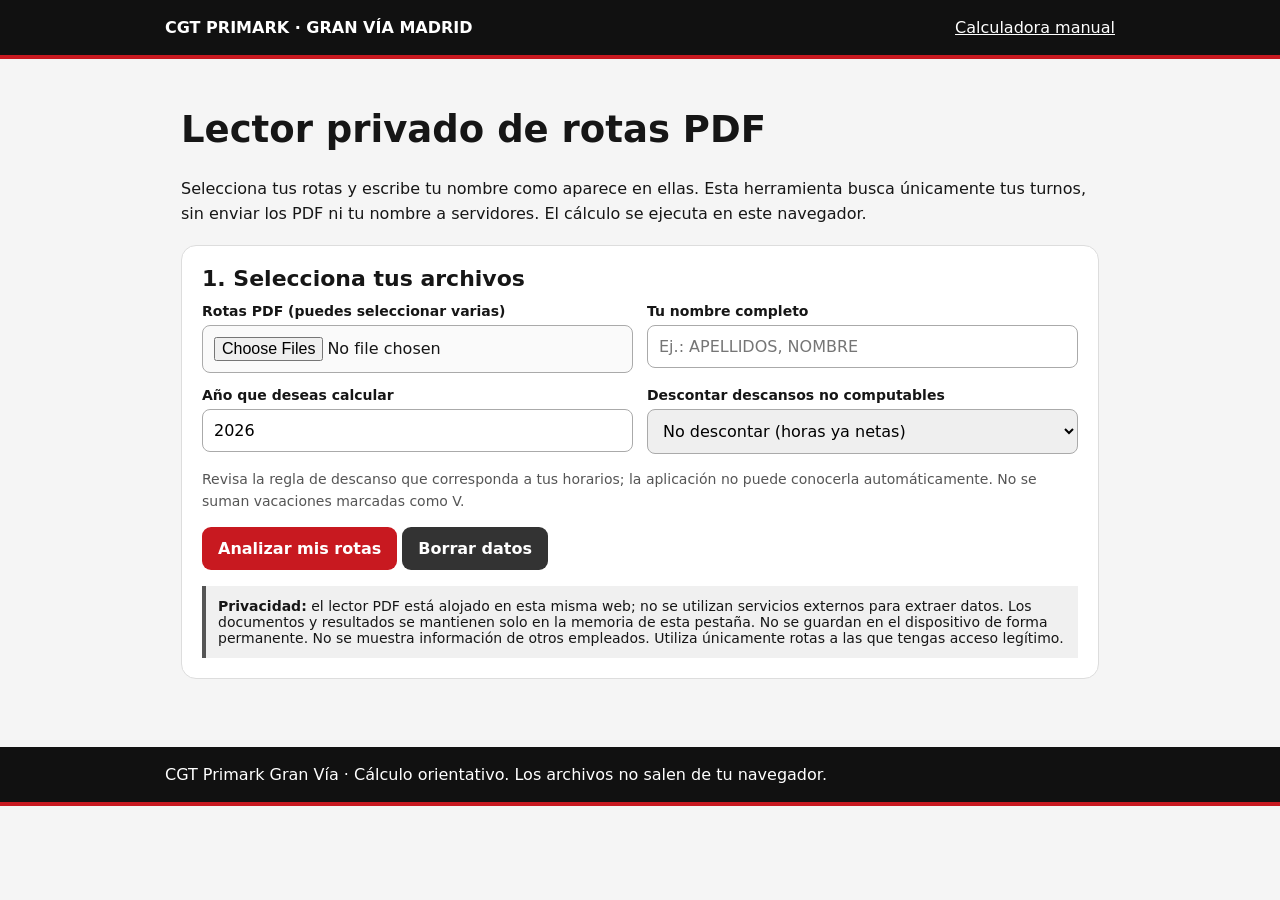
==== lector-rotas.html @ e479befa "Añadir lector privado de rotas PDF en navegador (sin envío de documentos)" ====
<!doctype html>
<html lang="es"><head><meta charset="utf-8"><meta name="viewport" content="width=device-width,initial-scale=1">
<title>Lector privado de rotas PDF | CGT Primark Gran Vía</title>
<style>
:root{font-family:system-ui,"Segoe UI",sans-serif;background:#f5f5f5;color:#161616}*{box-sizing:border-box}
body{margin:0}header,footer{background:#111;color:#fff;padding:18px max(16px,calc((100vw - 950px)/2));border-bottom:4px solid #c81920}
main{max-width:950px;margin:auto;padding:24px 16px 50px}h1{font-size:clamp(26px,5vw,37px)}h2{margin:0 0 12px;font-size:22px}p{line-height:1.6}
a{color:inherit}header a{color:white}.panel{background:white;border:1px solid #ddd;border-radius:15px;padding:20px;margin:18px 0}
.grid{display:grid;grid-template-columns:1fr 1fr;gap:14px}label{display:block;font-weight:700;font-size:14px;margin:0 0 6px}input,select{width:100%;font:inherit;padding:11px;border:1px solid #aaa;border-radius:8px;min-width:0}input[type=file]{background:#fafafa}
button{cursor:pointer;border:0;background:#c81920;color:white;padding:12px 16px;border-radius:9px;font:inherit;font-weight:700}
button.secondary{background:#333}button:disabled{opacity:.5;cursor:not-allowed}.help{color:#555;font-size:14px}.notice{background:#f0f0f0;border-left:4px solid #555;padding:12px;margin-top:12px;font-size:14px}
.totals{display:flex;gap:10px;flex-wrap:wrap}.stat{flex:1;min-width:180px;background:#f0f0f0;border-radius:10px;padding:15px}.stat strong{display:block;font-size:27px;margin-top:5px}
table{border-collapse:collapse;width:100%;font-size:14px}td,th{padding:9px 7px;border-bottom:1px solid #ddd;text-align:left}th{background:#f2f2f2}
.scroll{overflow-x:auto}[hidden]{display:none!important}#status{white-space:pre-wrap} .warnings{color:#a20b12}
@media(max-width:600px){.grid{grid-template-columns:1fr}.panel{padding:15px}td,th{font-size:12px}}
</style></head>
<body>
<header><strong>CGT PRIMARK · GRAN VÍA MADRID</strong> <span style="float:right"><a href="./index.html">Calculadora manual</a></span></header>
<main>
<h1>Lector privado de rotas PDF</h1>
<p>Selecciona tus rotas y escribe tu nombre como aparece en ellas. Esta herramienta busca únicamente tus turnos, sin enviar los PDF ni tu nombre a servidores. El cálculo se ejecuta en este navegador.</p>
<section class="panel"><h2>1. Selecciona tus archivos</h2>
<div class="grid">
<div><label for="files">Rotas PDF (puedes seleccionar varias)</label><input id="files" type="file" accept="application/pdf,.pdf" multiple></div>
<div><label for="name">Tu nombre completo</label><input id="name" autocomplete="off" placeholder="Ej.: APELLIDOS, NOMBRE"></div>
<div><label for="year">Año que deseas calcular</label><input id="year" type="number" min="2020" max="2100" value="2026"></div>
<div><label for="breakRule">Descontar descansos no computables</label><select id="breakRule">
<option value="none">No descontar (horas ya netas)</option>
<option value="8">30 minutos en turnos de 8 h o más</option>
<option value="6">30 minutos en turnos de 6 h o más</option>
</select></div>
</div>
<p class="help">Revisa la regla de descanso que corresponda a tus horarios; la aplicación no puede conocerla automáticamente. No se suman vacaciones marcadas como V.</p>
<button id="run" type="button">Analizar mis rotas</button> <button id="clear" class="secondary" type="button">Borrar datos</button>
<p id="status" role="status"></p><div id="warnings" class="warnings" aria-live="polite"></div>
<div class="notice"><strong>Privacidad:</strong> el lector PDF está alojado en esta misma web; no se utilizan servicios externos para extraer datos. Los documentos y resultados se mantienen solo en la memoria de esta pestaña. No se guardan en el dispositivo de forma permanente. No se muestra información de otros empleados. Utiliza únicamente rotas a las que tengas acceso legítimo.</div>
</section>
<section id="results" class="panel" hidden>
<h2>2. Comprueba tu resultado</h2>
<div class="totals">
<div class="stat">Presencia programada<strong id="gross">—</strong></div>
<div class="stat">Descansos descontados<strong id="breaks">—</strong></div>
<div class="stat">Trabajo efectivo estimado<strong id="net">—</strong></div>
</div>
<p class="help">No sustituyen los fichajes reales. Revisa fechas, turnos nocturnos, descansos, permisos y posibles cambios de rota.</p>
<div class="scroll"><table><thead><tr><th>Fecha</th><th>Entrada</th><th>Salida</th><th>Presencia</th><th>Descanso</th><th>Trabajo estimado</th><th>Archivo</th></tr></thead><tbody id="shiftRows"></tbody></table></div>
<div style="margin-top:16px"><button id="csv" type="button">Descargar mi recuento CSV</button></div>
</section>
</main><footer>CGT Primark Gran Vía · Cálculo orientativo. Los archivos no salen de tu navegador.</footer>
<script type="module">
"use strict";
const $=id=>document.getElementById(id);
const mins=x=>{const m=/^(\d{1,2}):(\d{2})$/.exec(x.trim());return m?Number(m[1])*60+Number(m[2]):null};
const norm=x=>x.normalize("NFD").replace(/[\u0300-\u036f]/g,"").toUpperCase().replace(/[^A-Z0-9 ]/g," ").replace(/\s+/g," ").trim();
const iso=d=>d.getUTCFullYear()+"-"+String(d.getUTCMonth()+1).padStart(2,"0")+"-"+String(d.getUTCDate()).padStart(2,"0");
const add=(start,i)=>{const d=new Date(start.getTime()+86400000*i);return iso(d)};
function startDate(file){
 const dates=[...file.matchAll(/(\d{1,2})[.\/-](\d{1,2})[.\/-](20\d{2})/g)];
 if(dates.length<1)return null;
 const [,day,mon,yr]=dates[0];const d=new Date(Date.UTC(+yr,+mon-1,+day));
 return d.getUTCFullYear()===+yr&&d.getUTCMonth()===+mon-1&&d.getUTCDate()===+day?d:null;
}
function matchesName(candidate,entered){
 const a=norm(candidate).split(" ").filter(Boolean),b=norm(entered).split(" ").filter(Boolean);
 return b.length>=2&&b.every(token=>a.includes(token))&&a.length>=b.length;
}
function timeHours(m){return (m/60).toLocaleString("es-ES",{maximumFractionDigits:2})+" h"}
function td(tr,text){const cell=document.createElement("td");cell.textContent=text;tr.append(cell)}
function parsePage(items,search,start,file){
 const lines=[];
 for(const obj of items){
  const t=(obj.str||"").trim();if(!t)continue;
  const x=obj.transform[4],y=obj.transform[5];let row=lines.find(a=>Math.abs(a.y-y)<2);
  if(!row){row={y,parts:[]};lines.push(row)}row.parts.push({x,t});
 }
 const shifts=[],warn=[];
 const columns=[215,259,304,348,393,437,482,526,570,614,660,704,748,792];
 for(const row of lines){
  row.parts.sort((a,b)=>a.x-b.x);
  const name=row.parts.filter(c=>c.x<165).map(c=>c.t).join(" ");
  if(!matchesName(name,search))continue;
  for(let day=0;day<7;day++){
   const values=[null,null],flags=[];
   for(const cell of row.parts.filter(c=>c.x>=192)){
    let nearest=0,dist=Infinity;
    for(let k=0;k<14;k++){const delta=Math.abs(cell.x-columns[k]);if(delta<dist){dist=delta;nearest=k}}
    if(dist>24||Math.floor(nearest/2)!==day)continue;
    if(/^V$/i.test(cell.t))flags.push("V");
    if(mins(cell.t)!==null)values[nearest%2]=cell.t;
   }
   if(values[0]&&values[1]){
    const a=mins(values[0]),b=mins(values[1]);let duration=b-a;if(duration<0)duration+=1440;
    if(duration<=0||duration>960){warn.push("Turno inusual en "+add(start,day)+" ("+file+")");continue}
    shifts.push({date:add(start,day),in:values[0],out:values[1],duration,file});
   }else if(values[0]||values[1])warn.push("Turno incompleto "+add(start,day)+" ("+file+")");
  }
 }
 return {shifts,warn};
}
let last=[];
$("run").addEventListener("click",async()=>{
 const files=[...$("files").files],name=$("name").value.trim(),year=Number($("year").value);
 if(!files.length||norm(name).split(" ").length<2||!Number.isInteger(year)){ $("status").textContent="Selecciona archivos, tu nombre y un año válido.";return;}
 $("run").disabled=true;$("results").hidden=true;$("status").textContent="Leyendo PDF localmente…";$("warnings").textContent="";
 try{
  const pdfjs=await import("./vendor/pdf.mjs");
  pdfjs.GlobalWorkerOptions.workerSrc="./vendor/pdf.worker.mjs";
  const all=[],messages=[],seen=new Map();
  for(let i=0;i<files.length;i++){
   const file=files[i],start=startDate(file.name);
   $("status").textContent="Procesando "+(i+1)+" de "+files.length+": "+file.name;
   if(!start){messages.push("No encuentro la fecha inicial en el nombre de "+file.name+". Omítelo o renómbralo con una fecha DD.MM.AAAA.");continue}
   try{
    const bytes=await file.arrayBuffer(),doc=await pdfjs.getDocument({data:new Uint8Array(bytes)}).promise;
    let shifts=[],warnings=[];
    for(let p=1;p<=doc.numPages;p++){
     const page=await doc.getPage(p);
     const text=await page.getTextContent();
     const part=parsePage(text.items,name,start,file.name);
     shifts.push(...part.shifts);warnings.push(...part.warn);
    }
    messages.push(...warnings);
    const key=iso(start),fingerprint=JSON.stringify(shifts.map(s=>[s.date,s.in,s.out]));
    if(seen.has(key)){
      if(seen.get(key)===fingerprint)messages.push("Rota duplicada omitida: "+file.name);
      else messages.push("CONFLICTO: varias versiones de la semana "+key+". Se ha omitido "+file.name+"; revisa cuál es la correcta.");
      continue;
    }
    seen.set(key,fingerprint);
    if(!shifts.length)messages.push("No se han encontrado turnos para este nombre en "+file.name+".");
    all.push(...shifts);
   }catch(err){messages.push("No se pudo leer "+file.name+": "+String(err.message||err))}
  }
  const distinct=new Map();
  for(const shift of all){if(!shift.date.startsWith(String(year)))continue;const id=shift.date;
   if(distinct.has(id)){messages.push("Hay turnos repetidos o contradictorios el "+id+". Se conserva el primero; compruébalo.");continue}
   distinct.set(id,shift);
  }
  last=[...distinct.values()].sort((a,b)=>a.date.localeCompare(b.date));
  const rule=$("breakRule").value;
  let gross=0,breaks=0;
  $("shiftRows").replaceChildren();
  for(const s of last){
   const rest=rule!=="none"&&s.duration>=Number(rule)*60?30:0;s.rest=rest;
   gross+=s.duration;breaks+=rest;
   const tr=document.createElement("tr");
   [s.date,s.in,s.out,timeHours(s.duration),timeHours(rest),timeHours(s.duration-rest),s.file].forEach(v=>td(tr,v));
   $("shiftRows").append(tr);
  }
  $("gross").textContent=timeHours(gross);$("breaks").textContent=timeHours(breaks);$("net").textContent=timeHours(gross-breaks);
  $("results").hidden=false;
  $("status").textContent="Analizados "+files.length+" PDF. Encontrados "+last.length+" turnos únicos de "+year+".";
  $("warnings").textContent=messages.join("\n");
 }catch(err){
  $("status").textContent="No se pudo iniciar el lector local. Es posible que falte la biblioteca PDF alojada en GitHub.";
  $("warnings").textContent=String(err.message||err);
 }finally{$("run").disabled=false}
});
$("clear").addEventListener("click",()=>{
 $("files").value="";$("name").value="";$("breakRule").value="none";$("status").textContent="";$("warnings").textContent="";$("results").hidden=true;$("shiftRows").replaceChildren();last=[];
});
$("csv").addEventListener("click",()=>{
 const rows=[["Fecha","Entrada","Salida","Presencia_minutos","Descanso_minutos","Trabajo_efectivo_minutos","Archivo"]];
 for(const s of last)rows.push([s.date,s.in,s.out,s.duration,s.rest||0,s.duration-(s.rest||0),s.file]);
 const csv=rows.map(r=>r.map(v=>'"'+String(v).replace(/"/g,'""')+'"').join(";")).join("\r\n");
 const url=URL.createObjectURL(new Blob(["\uFEFF"+csv],{type:"text/csv;charset=utf-8"}));
 const a=document.createElement("a");a.href=url;a.download="mis-horas-rotas-"+$("year").value+".csv";a.click();URL.revokeObjectURL(url);
});
</script></body></html>
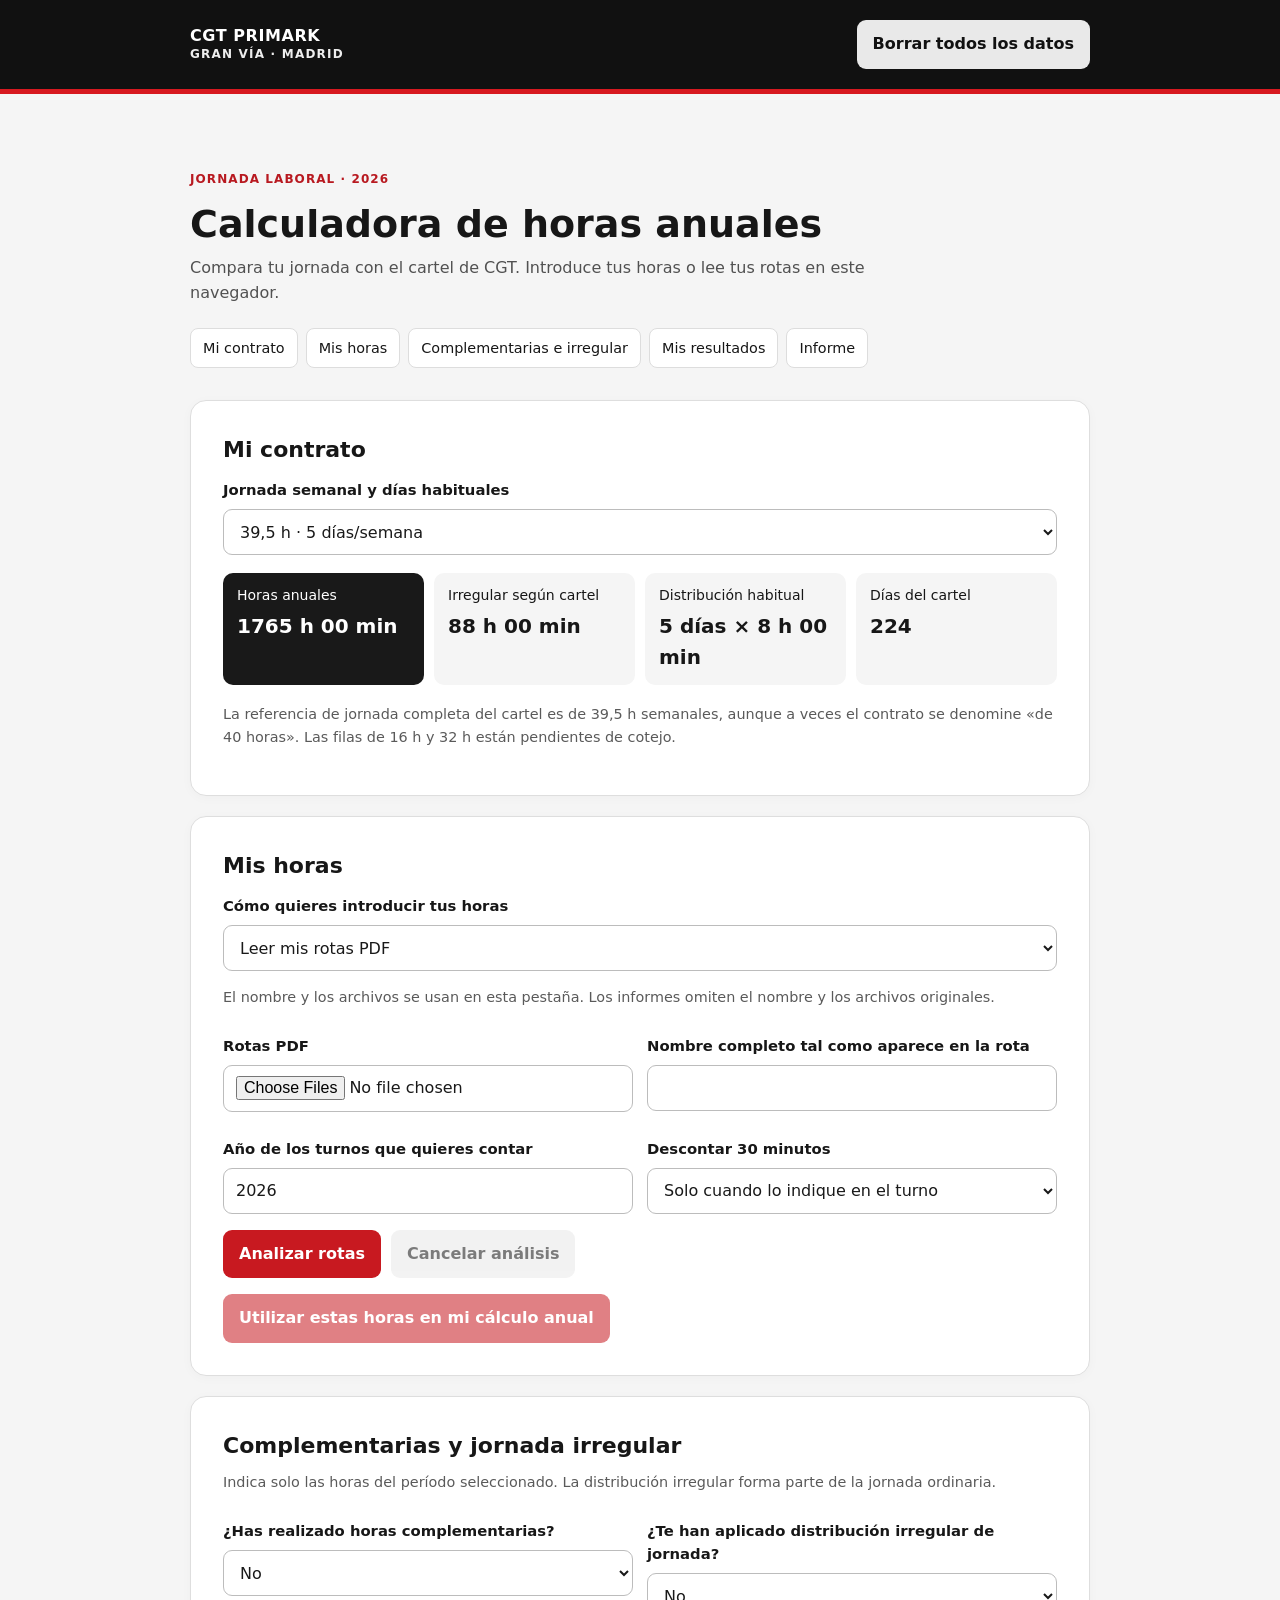
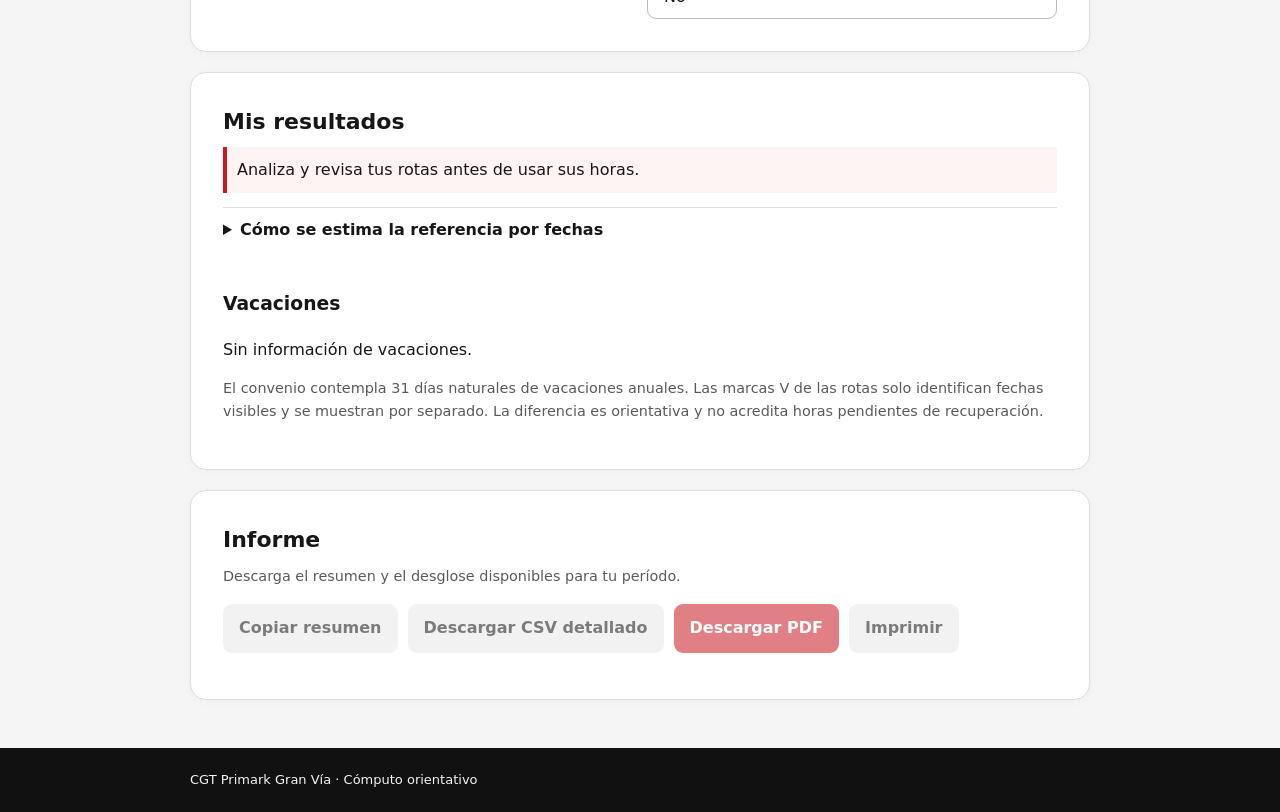
==== commit addd1238: "Unificar el cálculo anual y el lector privado de rotas" ====
--- a/lector-rotas.html
+++ b/lector-rotas.html
@@ -1,169 +1,7 @@
 <!doctype html>
-<html lang="es"><head><meta charset="utf-8"><meta name="viewport" content="width=device-width,initial-scale=1">
-<title>Lector privado de rotas PDF | CGT Primark Gran Vía</title>
-<style>
-:root{font-family:system-ui,"Segoe UI",sans-serif;background:#f5f5f5;color:#161616}*{box-sizing:border-box}
-body{margin:0}header,footer{background:#111;color:#fff;padding:18px max(16px,calc((100vw - 950px)/2));border-bottom:4px solid #c81920}
-main{max-width:950px;margin:auto;padding:24px 16px 50px}h1{font-size:clamp(26px,5vw,37px)}h2{margin:0 0 12px;font-size:22px}p{line-height:1.6}
-a{color:inherit}header a{color:white}.panel{background:white;border:1px solid #ddd;border-radius:15px;padding:20px;margin:18px 0}
-.grid{display:grid;grid-template-columns:1fr 1fr;gap:14px}label{display:block;font-weight:700;font-size:14px;margin:0 0 6px}input,select{width:100%;font:inherit;padding:11px;border:1px solid #aaa;border-radius:8px;min-width:0}input[type=file]{background:#fafafa}
-button{cursor:pointer;border:0;background:#c81920;color:white;padding:12px 16px;border-radius:9px;font:inherit;font-weight:700}
-button.secondary{background:#333}button:disabled{opacity:.5;cursor:not-allowed}.help{color:#555;font-size:14px}.notice{background:#f0f0f0;border-left:4px solid #555;padding:12px;margin-top:12px;font-size:14px}
-.totals{display:flex;gap:10px;flex-wrap:wrap}.stat{flex:1;min-width:180px;background:#f0f0f0;border-radius:10px;padding:15px}.stat strong{display:block;font-size:27px;margin-top:5px}
-table{border-collapse:collapse;width:100%;font-size:14px}td,th{padding:9px 7px;border-bottom:1px solid #ddd;text-align:left}th{background:#f2f2f2}
-.scroll{overflow-x:auto}[hidden]{display:none!important}#status{white-space:pre-wrap} .warnings{color:#a20b12}
-@media(max-width:600px){.grid{grid-template-columns:1fr}.panel{padding:15px}td,th{font-size:12px}}
-</style></head>
-<body>
-<header><strong>CGT PRIMARK · GRAN VÍA MADRID</strong> <span style="float:right"><a href="./index.html">Calculadora manual</a></span></header>
-<main>
-<h1>Lector privado de rotas PDF</h1>
-<p>Selecciona tus rotas y escribe tu nombre como aparece en ellas. Esta herramienta busca únicamente tus turnos, sin enviar los PDF ni tu nombre a servidores. El cálculo se ejecuta en este navegador.</p>
-<section class="panel"><h2>1. Selecciona tus archivos</h2>
-<div class="grid">
-<div><label for="files">Rotas PDF (puedes seleccionar varias)</label><input id="files" type="file" accept="application/pdf,.pdf" multiple></div>
-<div><label for="name">Tu nombre completo</label><input id="name" autocomplete="off" placeholder="Ej.: APELLIDOS, NOMBRE"></div>
-<div><label for="year">Año que deseas calcular</label><input id="year" type="number" min="2020" max="2100" value="2026"></div>
-<div><label for="breakRule">Descontar descansos no computables</label><select id="breakRule">
-<option value="none">No descontar (horas ya netas)</option>
-<option value="8">30 minutos en turnos de 8 h o más</option>
-<option value="6">30 minutos en turnos de 6 h o más</option>
-</select></div>
-</div>
-<p class="help">Revisa la regla de descanso que corresponda a tus horarios; la aplicación no puede conocerla automáticamente. No se suman vacaciones marcadas como V.</p>
-<button id="run" type="button">Analizar mis rotas</button> <button id="clear" class="secondary" type="button">Borrar datos</button>
-<p id="status" role="status"></p><div id="warnings" class="warnings" aria-live="polite"></div>
-<div class="notice"><strong>Privacidad:</strong> el lector PDF está alojado en esta misma web; no se utilizan servicios externos para extraer datos. Los documentos y resultados se mantienen solo en la memoria de esta pestaña. No se guardan en el dispositivo de forma permanente. No se muestra información de otros empleados. Utiliza únicamente rotas a las que tengas acceso legítimo.</div>
-</section>
-<section id="results" class="panel" hidden>
-<h2>2. Comprueba tu resultado</h2>
-<div class="totals">
-<div class="stat">Presencia programada<strong id="gross">—</strong></div>
-<div class="stat">Descansos descontados<strong id="breaks">—</strong></div>
-<div class="stat">Trabajo efectivo estimado<strong id="net">—</strong></div>
-</div>
-<p class="help">No sustituyen los fichajes reales. Revisa fechas, turnos nocturnos, descansos, permisos y posibles cambios de rota.</p>
-<div class="scroll"><table><thead><tr><th>Fecha</th><th>Entrada</th><th>Salida</th><th>Presencia</th><th>Descanso</th><th>Trabajo estimado</th><th>Archivo</th></tr></thead><tbody id="shiftRows"></tbody></table></div>
-<div style="margin-top:16px"><button id="csv" type="button">Descargar mi recuento CSV</button></div>
-</section>
-</main><footer>CGT Primark Gran Vía · Cálculo orientativo. Los archivos no salen de tu navegador.</footer>
-<script type="module">
-"use strict";
-const $=id=>document.getElementById(id);
-const mins=x=>{const m=/^(\d{1,2}):(\d{2})$/.exec(x.trim());return m?Number(m[1])*60+Number(m[2]):null};
-const norm=x=>x.normalize("NFD").replace(/[\u0300-\u036f]/g,"").toUpperCase().replace(/[^A-Z0-9 ]/g," ").replace(/\s+/g," ").trim();
-const iso=d=>d.getUTCFullYear()+"-"+String(d.getUTCMonth()+1).padStart(2,"0")+"-"+String(d.getUTCDate()).padStart(2,"0");
-const add=(start,i)=>{const d=new Date(start.getTime()+86400000*i);return iso(d)};
-function startDate(file){
- const dates=[...file.matchAll(/(\d{1,2})[.\/-](\d{1,2})[.\/-](20\d{2})/g)];
- if(dates.length<1)return null;
- const [,day,mon,yr]=dates[0];const d=new Date(Date.UTC(+yr,+mon-1,+day));
- return d.getUTCFullYear()===+yr&&d.getUTCMonth()===+mon-1&&d.getUTCDate()===+day?d:null;
-}
-function matchesName(candidate,entered){
- const a=norm(candidate).split(" ").filter(Boolean),b=norm(entered).split(" ").filter(Boolean);
- return b.length>=2&&b.every(token=>a.includes(token))&&a.length>=b.length;
-}
-function timeHours(m){return (m/60).toLocaleString("es-ES",{maximumFractionDigits:2})+" h"}
-function td(tr,text){const cell=document.createElement("td");cell.textContent=text;tr.append(cell)}
-function parsePage(items,search,start,file){
- const lines=[];
- for(const obj of items){
-  const t=(obj.str||"").trim();if(!t)continue;
-  const x=obj.transform[4],y=obj.transform[5];let row=lines.find(a=>Math.abs(a.y-y)<2);
-  if(!row){row={y,parts:[]};lines.push(row)}row.parts.push({x,t});
- }
- const shifts=[],warn=[];
- const columns=[215,259,304,348,393,437,482,526,570,614,660,704,748,792];
- for(const row of lines){
-  row.parts.sort((a,b)=>a.x-b.x);
-  const name=row.parts.filter(c=>c.x<165).map(c=>c.t).join(" ");
-  if(!matchesName(name,search))continue;
-  for(let day=0;day<7;day++){
-   const values=[null,null],flags=[];
-   for(const cell of row.parts.filter(c=>c.x>=192)){
-    let nearest=0,dist=Infinity;
-    for(let k=0;k<14;k++){const delta=Math.abs(cell.x-columns[k]);if(delta<dist){dist=delta;nearest=k}}
-    if(dist>24||Math.floor(nearest/2)!==day)continue;
-    if(/^V$/i.test(cell.t))flags.push("V");
-    if(mins(cell.t)!==null)values[nearest%2]=cell.t;
-   }
-   if(values[0]&&values[1]){
-    const a=mins(values[0]),b=mins(values[1]);let duration=b-a;if(duration<0)duration+=1440;
-    if(duration<=0||duration>960){warn.push("Turno inusual en "+add(start,day)+" ("+file+")");continue}
-    shifts.push({date:add(start,day),in:values[0],out:values[1],duration,file});
-   }else if(values[0]||values[1])warn.push("Turno incompleto "+add(start,day)+" ("+file+")");
-  }
- }
- return {shifts,warn};
-}
-let last=[];
-$("run").addEventListener("click",async()=>{
- const files=[...$("files").files],name=$("name").value.trim(),year=Number($("year").value);
- if(!files.length||norm(name).split(" ").length<2||!Number.isInteger(year)){ $("status").textContent="Selecciona archivos, tu nombre y un año válido.";return;}
- $("run").disabled=true;$("results").hidden=true;$("status").textContent="Leyendo PDF localmente…";$("warnings").textContent="";
- try{
-  const pdfjs=await import("./vendor/pdf.mjs");
-  pdfjs.GlobalWorkerOptions.workerSrc="./vendor/pdf.worker.mjs";
-  const all=[],messages=[],seen=new Map();
-  for(let i=0;i<files.length;i++){
-   const file=files[i],start=startDate(file.name);
-   $("status").textContent="Procesando "+(i+1)+" de "+files.length+": "+file.name;
-   if(!start){messages.push("No encuentro la fecha inicial en el nombre de "+file.name+". Omítelo o renómbralo con una fecha DD.MM.AAAA.");continue}
-   try{
-    const bytes=await file.arrayBuffer(),doc=await pdfjs.getDocument({data:new Uint8Array(bytes)}).promise;
-    let shifts=[],warnings=[];
-    for(let p=1;p<=doc.numPages;p++){
-     const page=await doc.getPage(p);
-     const text=await page.getTextContent();
-     const part=parsePage(text.items,name,start,file.name);
-     shifts.push(...part.shifts);warnings.push(...part.warn);
-    }
-    messages.push(...warnings);
-    const key=iso(start),fingerprint=JSON.stringify(shifts.map(s=>[s.date,s.in,s.out]));
-    if(seen.has(key)){
-      if(seen.get(key)===fingerprint)messages.push("Rota duplicada omitida: "+file.name);
-      else messages.push("CONFLICTO: varias versiones de la semana "+key+". Se ha omitido "+file.name+"; revisa cuál es la correcta.");
-      continue;
-    }
-    seen.set(key,fingerprint);
-    if(!shifts.length)messages.push("No se han encontrado turnos para este nombre en "+file.name+".");
-    all.push(...shifts);
-   }catch(err){messages.push("No se pudo leer "+file.name+": "+String(err.message||err))}
-  }
-  const distinct=new Map();
-  for(const shift of all){if(!shift.date.startsWith(String(year)))continue;const id=shift.date;
-   if(distinct.has(id)){messages.push("Hay turnos repetidos o contradictorios el "+id+". Se conserva el primero; compruébalo.");continue}
-   distinct.set(id,shift);
-  }
-  last=[...distinct.values()].sort((a,b)=>a.date.localeCompare(b.date));
-  const rule=$("breakRule").value;
-  let gross=0,breaks=0;
-  $("shiftRows").replaceChildren();
-  for(const s of last){
-   const rest=rule!=="none"&&s.duration>=Number(rule)*60?30:0;s.rest=rest;
-   gross+=s.duration;breaks+=rest;
-   const tr=document.createElement("tr");
-   [s.date,s.in,s.out,timeHours(s.duration),timeHours(rest),timeHours(s.duration-rest),s.file].forEach(v=>td(tr,v));
-   $("shiftRows").append(tr);
-  }
-  $("gross").textContent=timeHours(gross);$("breaks").textContent=timeHours(breaks);$("net").textContent=timeHours(gross-breaks);
-  $("results").hidden=false;
-  $("status").textContent="Analizados "+files.length+" PDF. Encontrados "+last.length+" turnos únicos de "+year+".";
-  $("warnings").textContent=messages.join("\n");
- }catch(err){
-  $("status").textContent="No se pudo iniciar el lector local. Es posible que falte la biblioteca PDF alojada en GitHub.";
-  $("warnings").textContent=String(err.message||err);
- }finally{$("run").disabled=false}
-});
-$("clear").addEventListener("click",()=>{
- $("files").value="";$("name").value="";$("breakRule").value="none";$("status").textContent="";$("warnings").textContent="";$("results").hidden=true;$("shiftRows").replaceChildren();last=[];
-});
-$("csv").addEventListener("click",()=>{
- const rows=[["Fecha","Entrada","Salida","Presencia_minutos","Descanso_minutos","Trabajo_efectivo_minutos","Archivo"]];
- for(const s of last)rows.push([s.date,s.in,s.out,s.duration,s.rest||0,s.duration-(s.rest||0),s.file]);
- const csv=rows.map(r=>r.map(v=>'"'+String(v).replace(/"/g,'""')+'"').join(";")).join("\r\n");
- const url=URL.createObjectURL(new Blob(["\uFEFF"+csv],{type:"text/csv;charset=utf-8"}));
- const a=document.createElement("a");a.href=url;a.download="mis-horas-rotas-"+$("year").value+".csv";a.click();URL.revokeObjectURL(url);
-});
-</script></body></html>+<html lang="es">
+<meta charset="utf-8">
+<meta http-equiv="refresh" content="0;url=./?modo=pdf#horas">
+<title>Lector privado de rotas</title>
+<a href="./?modo=pdf#horas">Abrir el lector de rotas en la calculadora</a>
+</html>
